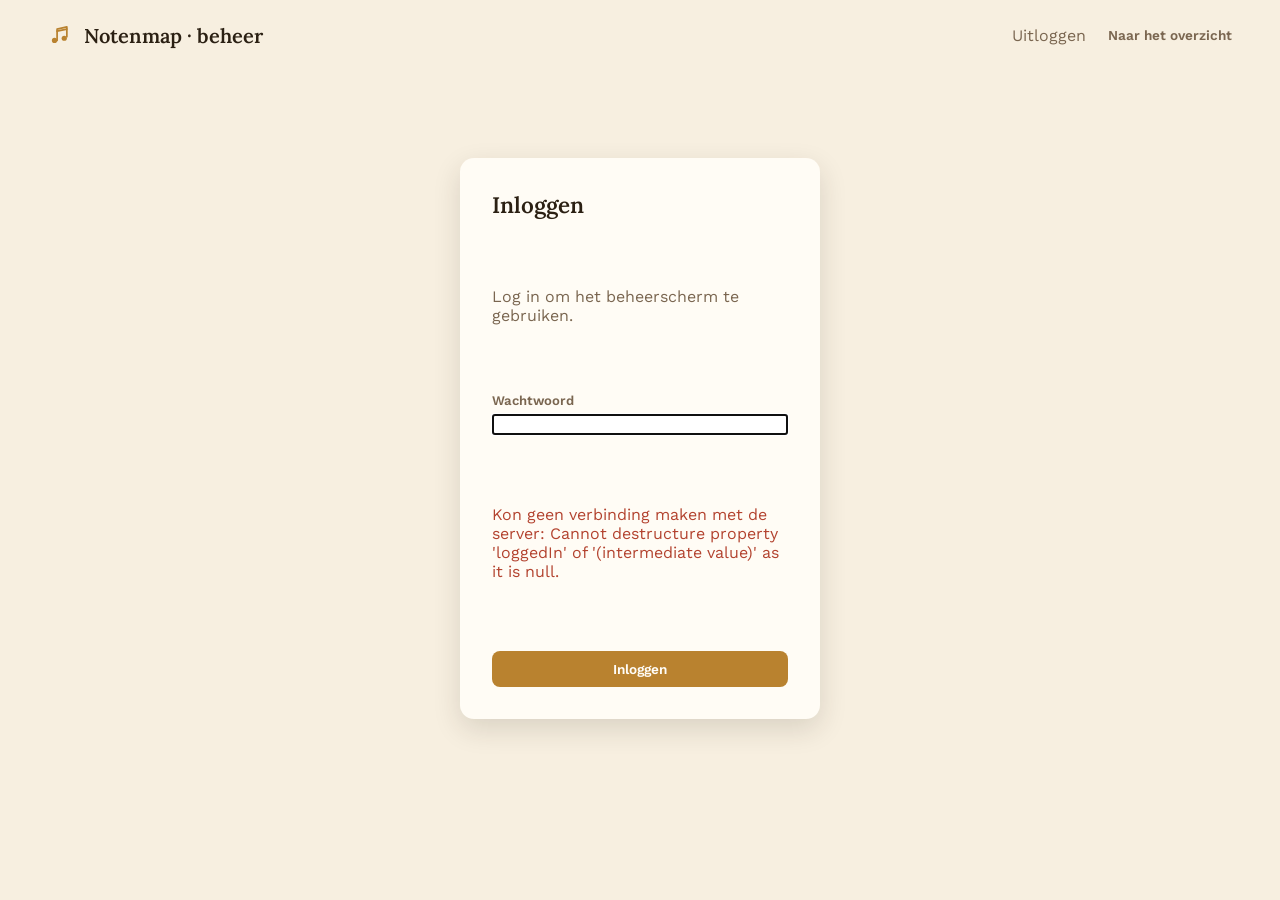
==== admin.html @ ebe60edf "Bouw backend om van Supabase naar PHP + MariaDB Vervangt Supabase (Postgres + Storage) door een eige" ====
<!doctype html>
<html lang="nl">
<head>
  <meta charset="utf-8" />
  <meta name="viewport" content="width=device-width, initial-scale=1" />
  <title>Notenmap — beheer</title>
  <link rel="icon" href="data:image/svg+xml,<svg xmlns=%22http://www.w3.org/2000/svg%22 viewBox=%220 0 24 24%22 fill=%22%23b9822f%22><circle cx=%226%22 cy=%2217%22 r=%222.4%22/><circle cx=%2215%22 cy=%2215%22 r=%222.4%22/><path d=%22M8.4 17V6.5L17.4 4.5V13.5%22 stroke=%22%23b9822f%22 stroke-width=%221.6%22 fill=%22none%22/></svg>" />
  <link rel="preconnect" href="https://fonts.googleapis.com" />
  <link rel="stylesheet" href="https://fonts.googleapis.com/css2?family=Lora:ital,wght@0,500;0,600;1,500;1,600&family=Work+Sans:wght@400;500;600;700&display=swap" />
  <link rel="stylesheet" href="css/style.css" />
  <link rel="stylesheet" href="css/admin.css" />
</head>
<body>
  <header class="app-header">
    <div class="app-logo">
      <svg width="26" height="26" viewBox="0 0 24 24" fill="none" stroke="var(--gold)" stroke-width="1.6" stroke-linecap="round" stroke-linejoin="round">
        <circle cx="6" cy="17" r="2.4" fill="var(--gold)" stroke="none" />
        <circle cx="15" cy="15" r="2.4" fill="var(--gold)" stroke="none" />
        <path d="M8.4 17V6.5L17.4 4.5V13.5" />
        <path d="M8.4 8.5L17.4 6.5" />
      </svg>
      <div class="app-logo-text serif">Notenmap · beheer</div>
    </div>
    <div style="display:flex;align-items:center;gap:16px;">
      <button id="logout-btn" class="back-link" style="background:none;border:none;cursor:pointer;font:inherit;" hidden>Uitloggen</button>
      <a href="index.html" class="back-link">Naar het overzicht</a>
    </div>
  </header>

  <main class="admin-main">

    <section id="login-view" hidden>
      <div class="login-card">
        <h1 class="serif admin-heading">Inloggen</h1>
        <p class="status">Log in om het beheerscherm te gebruiken.</p>
        <form id="login-form">
          <label class="field">
            <span>Wachtwoord</span>
            <input id="login-password" type="password" required autocomplete="current-password" />
          </label>
          <p id="login-error" class="status" hidden></p>
          <button type="submit" class="btn btn-primary">Inloggen</button>
        </form>
      </div>
    </section>

    <section id="list-view" hidden>
      <div class="admin-toolbar">
        <h1 class="serif admin-heading">Stukken</h1>
        <button id="new-piece-btn" class="btn btn-primary">+ Nieuw stuk</button>
      </div>
      <div id="piece-list" class="admin-piece-list">
        <p class="status">Stukken worden geladen…</p>
      </div>

      <div class="admin-toolbar" style="margin-top:48px;">
        <h2 class="serif admin-heading">Bibliotheek</h2>
        <button id="toggle-library-btn" class="btn btn-secondary">Tonen</button>
      </div>
      <div id="asset-library" class="asset-library" hidden></div>
    </section>

    <section id="editor-view" hidden>
      <div class="admin-toolbar">
        <h1 id="editor-heading" class="serif admin-heading">Nieuw stuk</h1>
        <div style="display:flex;gap:10px;">
          <button id="cancel-btn" class="btn btn-secondary">Annuleren</button>
          <button id="save-btn" class="btn btn-primary">Opslaan</button>
        </div>
      </div>
      <p id="editor-status" class="status" hidden></p>

      <div class="editor-grid">
        <div class="editor-fields">
          <label class="field">
            <span>Titel</span>
            <input id="f-title" type="text" required />
          </label>
          <label class="field">
            <span>Arrangeur</span>
            <input id="f-composer" type="text" placeholder="arr. …" />
          </label>
          <label class="field">
            <span>Genre</span>
            <input id="f-genre" type="text" placeholder="Klassiek · Latijn" />
          </label>
          <div class="field">
            <span>Stemgroepen</span>
            <div class="voice-checkboxes">
              <label><input type="checkbox" value="S" class="f-voice" /> Sopraan</label>
              <label><input type="checkbox" value="A" class="f-voice" /> Alt</label>
              <label><input type="checkbox" value="B" class="f-voice" /> Bariton</label>
            </div>
            <label style="margin-top:6px;"><input type="checkbox" id="f-solo" /> Bevat solopartij</label>
          </div>

          <label class="field-checkbox">
            <input type="checkbox" id="f-visible" checked />
            Zichtbaar in het overzicht voor gebruikers
          </label>

          <div class="field">
            <span>Bladmuziek (PDF)</span>
            <select id="f-pdf-select">
              <option value="">— kies uit bibliotheek —</option>
            </select>
            <div class="field-or">of nieuw bestand uploaden</div>
            <input id="f-pdf-upload" type="file" accept="application/pdf" />
          </div>

          <div class="pdf-toolbar">
            <button id="add-passage-btn" class="btn btn-primary" hidden>+ Passage tekenen</button>
            <p id="draw-hint" class="draw-hint" hidden>Sleep een rechthoek over de moeilijke passage op de bladmuziek (of klik gewoon één keer).</p>
          </div>
        </div>

        <div class="editor-pdf">
          <div class="pdf-nav" id="pdf-nav" hidden>
            <button id="pdf-prev" class="btn btn-secondary btn-small">← Vorige pagina</button>
            <span id="pdf-page-indicator"></span>
            <button id="pdf-next" class="btn btn-secondary btn-small">Volgende pagina →</button>
          </div>
          <div id="admin-pdf-container" class="pdf-container">
            <p class="status">Kies of upload eerst een PDF.</p>
          </div>
        </div>
      </div>

      <h2 class="serif admin-heading" style="margin-top:36px;">Passages</h2>
      <div id="passage-list" class="passage-list">
        <p class="status">Nog geen passages.</p>
      </div>
    </section>

  </main>

  <!-- Formulier voor het toevoegen/bewerken van één passage -->
  <div id="passage-modal" class="modal" hidden>
    <div class="modal-card">
      <h3 class="serif" id="passage-modal-title">Passage</h3>
      <label class="field">
        <span>Titel</span>
        <input id="pf-title" type="text" placeholder="Sopraan, maat 5-6 — moeilijke sprong" />
      </label>
      <label class="field">
        <span>Beschrijving</span>
        <textarea id="pf-description" rows="2" placeholder="Wat maakt deze passage lastig?"></textarea>
      </label>
      <div class="field">
        <span>Kleur</span>
        <div class="color-swatches" id="pf-color-swatches">
          <button type="button" class="color-swatch color-geel" data-color="geel" title="Geel"></button>
          <button type="button" class="color-swatch color-groen" data-color="groen" title="Groen"></button>
          <button type="button" class="color-swatch color-rood" data-color="rood" title="Rood"></button>
          <button type="button" class="color-swatch color-blauw" data-color="blauw" title="Blauw"></button>
          <button type="button" class="color-swatch color-bruin" data-color="bruin" title="Bruin"></button>
          <button type="button" class="color-swatch color-goud" data-color="goud" title="Goud"></button>
        </div>
      </div>
      <label class="field-checkbox">
        <input type="checkbox" id="pf-no-audio" />
        Alleen een opmerking (geen oefenfragment)
      </label>
      <div class="field" id="pf-audio-field">
        <span>Oefenfragment (mp3 of mp4) — optioneel</span>
        <select id="pf-audio-select">
          <option value="">— kies uit bibliotheek —</option>
        </select>
        <div class="field-or">of nieuw bestand uploaden</div>
        <input id="pf-audio-upload" type="file" accept="audio/mpeg,audio/mp3,audio/mp4,audio/x-m4a,.mp3,.mp4,.m4a" />
      </div>
      <div class="modal-actions">
        <button id="pf-delete" class="btn btn-danger" hidden>Verwijderen</button>
        <div style="flex:1;"></div>
        <button id="pf-cancel" class="btn btn-secondary">Annuleren</button>
        <button id="pf-save" class="btn btn-primary">Bewaren</button>
      </div>
    </div>
  </div>

  <script src="js/admin.js" type="module"></script>
</body>
</html>
---- css/style.css ----
:root {
  color-scheme: light;
  --parchment: #f7efe0;
  --parchment-deep: #eee0c4;
  --paper: #fffcf5;
  --wood-900: #2b1c12;
  --ink: #2b2013;
  --ink-muted: #7a6650;
  --gold: #b9822f;
  --gold-bright: #d6a545;
  --line: rgba(43, 32, 19, 0.18);
  --shadow: 0 10px 28px rgba(43, 32, 19, 0.14);
  --overlay: rgba(185, 130, 47, 0.16);
  --overlay-playing: rgba(185, 130, 47, 0.34);
  --stop-icon-bg: #b3432f;

  /* Kleuren die je per passage kan kiezen (beheer + weergave + export) */
  --color-geel: #c9a227;
  --color-geel-bg: rgba(201, 162, 39, 0.16);
  --color-geel-bg-active: rgba(201, 162, 39, 0.34);
  --color-groen: #4f7a3d;
  --color-groen-bg: rgba(79, 122, 61, 0.16);
  --color-groen-bg-active: rgba(79, 122, 61, 0.34);
  --color-rood: #b23a2e;
  --color-rood-bg: rgba(178, 58, 46, 0.16);
  --color-rood-bg-active: rgba(178, 58, 46, 0.34);
  --color-blauw: #3f6a96;
  --color-blauw-bg: rgba(63, 106, 150, 0.16);
  --color-blauw-bg-active: rgba(63, 106, 150, 0.34);
  --color-bruin: #6b4a30;
  --color-bruin-bg: rgba(107, 74, 48, 0.16);
  --color-bruin-bg-active: rgba(107, 74, 48, 0.34);
}

@media (prefers-color-scheme: dark) {
  :root {
    color-scheme: dark;
    --parchment: #1c1712;
    --parchment-deep: #241a12;
    --paper: #2a2118;
    --wood-900: #0e0906;
    --ink: #f3e9d8;
    --ink-muted: #b8a488;
    --gold: #c98a3d;
    --gold-bright: #eac06a;
    --line: rgba(243, 233, 216, 0.16);
    --shadow: 0 10px 28px rgba(0, 0, 0, 0.45);
    --overlay: rgba(201, 138, 61, 0.22);
    --overlay-playing: rgba(201, 138, 61, 0.4);

    --color-geel: #ddb948;
    --color-geel-bg: rgba(221, 185, 72, 0.22);
    --color-geel-bg-active: rgba(221, 185, 72, 0.4);
    --color-groen: #74a660;
    --color-groen-bg: rgba(116, 166, 96, 0.22);
    --color-groen-bg-active: rgba(116, 166, 96, 0.4);
    --color-rood: #cf6152;
    --color-rood-bg: rgba(207, 97, 82, 0.22);
    --color-rood-bg-active: rgba(207, 97, 82, 0.4);
    --color-blauw: #6996c2;
    --color-blauw-bg: rgba(105, 150, 194, 0.22);
    --color-blauw-bg-active: rgba(105, 150, 194, 0.4);
    --color-bruin: #96775a;
    --color-bruin-bg: rgba(150, 119, 90, 0.22);
    --color-bruin-bg-active: rgba(150, 119, 90, 0.4);
  }
}

* {
  box-sizing: border-box;
}

body {
  margin: 0;
  min-height: 100vh;
  background: var(--parchment);
  color: var(--ink);
  font-family: "Work Sans", -apple-system, BlinkMacSystemFont, "Segoe UI", sans-serif;
}

a {
  color: inherit;
  text-decoration: none;
}

button {
  font-family: inherit;
  border: none;
  cursor: pointer;
}

.serif {
  font-family: "Lora", Georgia, "Times New Roman", serif;
}

/* ---------- Staff-line decorative band ---------- */

.staff-band {
  position: relative;
  overflow: hidden;
  background: var(--parchment-deep);
  background-image: repeating-linear-gradient(to bottom, var(--line) 0 1.4px, transparent 1.4px 15px);
  background-size: 100% 200px;
  background-repeat: repeat-x;
  background-position: 0 30px;
}

.staff-band .note-watermark {
  position: absolute;
  top: -40px;
  right: -10px;
  opacity: 0.06;
  transform: rotate(-8deg);
  pointer-events: none;
}

/* ---------- Header (shared) ---------- */

.app-header {
  display: flex;
  align-items: center;
  justify-content: space-between;
  padding: 22px clamp(20px, 4vw, 48px);
  flex-wrap: wrap;
  gap: 10px;
}

.app-logo {
  display: flex;
  align-items: center;
  gap: 10px;
}

.app-logo svg {
  flex-shrink: 0;
}

.app-logo-text {
  font-weight: 600;
  font-size: 1.25rem;
}

.app-header-meta {
  font-size: 0.85rem;
  color: var(--ink-muted);
}

/* ---------- Homepage hero ---------- */

.hero {
  padding: 34px clamp(20px, 4vw, 48px) 40px;
}

.hero h1 {
  margin: 0;
  font-weight: 600;
  font-style: italic;
  font-size: clamp(1.5rem, 3vw, 2.1rem);
  max-width: 560px;
  position: relative;
}

.hero p {
  margin: 8px 0 0;
  font-size: 0.92rem;
  color: var(--ink-muted);
  max-width: 480px;
  position: relative;
}

/* ---------- Piece grid & cards ---------- */

.piece-grid {
  padding: 0 clamp(20px, 4vw, 48px) 56px;
  display: grid;
  grid-template-columns: repeat(auto-fill, minmax(280px, 1fr));
  gap: 22px;
}

.piece-card {
  position: relative;
  display: flex;
  flex-direction: column;
  background: var(--paper);
  border-radius: 14px;
  border: 1.5px solid transparent;
  box-shadow: var(--shadow);
  overflow: hidden;
  transition: transform 0.12s ease, box-shadow 0.12s ease;
}

.piece-card:hover {
  transform: translateY(-2px);
}

.piece-card:focus-visible {
  outline: 2px solid var(--gold);
  outline-offset: 2px;
}

.piece-card-staff {
  height: 30px;
  background-image: repeating-linear-gradient(to bottom, var(--line) 0 1.2px, transparent 1.2px 7px);
}

.piece-card-body {
  padding: 16px 22px 22px;
  display: flex;
  flex-direction: column;
  gap: 12px;
  flex: 1;
}

.piece-card-title {
  font-weight: 600;
  font-size: 1.15rem;
}

.piece-card-meta {
  font-size: 0.8rem;
  color: var(--ink-muted);
  margin-top: 3px;
}

.voice-chips {
  display: flex;
  gap: 6px;
  flex-wrap: wrap;
}

.voice-chip {
  min-width: 22px;
  height: 22px;
  padding: 0 6px;
  border-radius: 999px;
  color: #fffdf8;
  display: flex;
  align-items: center;
  justify-content: center;
  font-size: 0.66rem;
  font-weight: 700;
}

.voice-chip.s { background: oklch(62% 0.1 35); }
.voice-chip.a { background: oklch(62% 0.1 85); }
.voice-chip.t { background: oklch(56% 0.09 150); }
.voice-chip.b { background: oklch(50% 0.08 265); }
.voice-chip.solo { background: var(--gold); padding: 0 8px; }

.piece-card-footer {
  display: flex;
  align-items: center;
  justify-content: space-between;
  margin-top: auto;
  padding-top: 10px;
  border-top: 1px solid var(--line);
  font-size: 0.75rem;
  color: var(--ink-muted);
}

.piece-card-footer svg {
  flex-shrink: 0;
  color: var(--gold);
}

/* ---------- Viewer header ---------- */

.viewer-header {
  padding: 20px clamp(20px, 4vw, 48px);
  display: flex;
  flex-direction: column;
  gap: 12px;
}

.back-link {
  display: inline-flex;
  align-items: center;
  gap: 6px;
  color: var(--ink-muted);
  font-size: 0.85rem;
  font-weight: 600;
  width: fit-content;
}

.back-link:hover {
  color: var(--gold);
}

.overview-link {
  display: inline-flex;
  align-items: center;
  gap: 8px;
  padding: 9px 18px 9px 14px;
  border-radius: 999px;
  background: var(--paper);
  border: 1.5px solid var(--gold);
  color: var(--gold);
  font-size: 0.9rem;
  font-weight: 700;
  width: fit-content;
  transition: background 0.12s ease, color 0.12s ease;
}

.overview-link:hover,
.overview-link:focus-visible {
  background: var(--gold);
  color: #fffdf8;
  outline: none;
}

.viewer-footer {
  display: flex;
  justify-content: center;
  padding: 8px clamp(16px, 4vw, 48px) 56px;
}

.viewer-title-row {
  display: flex;
  align-items: flex-start;
  justify-content: space-between;
  gap: 16px;
  flex-wrap: wrap;
}

.btn-export[hidden] {
  display: none;
}

.btn-export {
  flex-shrink: 0;
  display: inline-flex;
  align-items: center;
  gap: 7px;
  padding: 8px 14px;
  border-radius: 8px;
  background: transparent;
  border: 1.5px solid var(--line);
  color: var(--ink);
  font-size: 0.82rem;
  font-weight: 600;
  cursor: pointer;
  position: relative;
}

.btn-export:hover:not(:disabled) {
  border-color: var(--gold);
  color: var(--gold);
}

.btn-export:disabled {
  opacity: 0.6;
  cursor: default;
}

.viewer-title {
  font-weight: 600;
  font-style: italic;
  font-size: clamp(1.4rem, 3vw, 1.8rem);
  position: relative;
}

.viewer-subtitle {
  font-size: 0.85rem;
  color: var(--ink-muted);
  margin-top: 2px;
  position: relative;
}

/* ---------- PDF pages ---------- */

.viewer-main {
  padding: 24px clamp(16px, 4vw, 48px) 160px;
  display: flex;
  justify-content: center;
}

.pdf-container {
  display: flex;
  flex-direction: column;
  align-items: center;
  gap: 20px;
  width: 100%;
  max-width: 1000px;
}

.status {
  color: var(--ink-muted);
  padding: 40px 0;
}

.page-wrapper {
  position: relative;
  background: var(--paper);
  border-radius: 14px;
  box-shadow: var(--shadow);
  overflow: hidden;
  max-width: 100%;
}

.page-canvas {
  display: block;
  max-width: 100%;
  height: auto;
}

.page-overlay {
  position: absolute;
  inset: 0;
}

.passage-button {
  position: absolute;
  background: var(--overlay);
  border: 1.5px solid var(--gold);
  border-radius: 8px;
  cursor: pointer;
  display: flex;
  align-items: flex-start;
  justify-content: flex-end;
  padding: 6px;
  transition: background 0.15s ease, filter 0.15s ease;
}

.passage-button:hover,
.passage-button:focus-visible {
  filter: brightness(1.1);
  outline: none;
}

.passage-button.playing {
  background: var(--overlay-playing);
}

.passage-button.color-geel { border-color: var(--color-geel); background: var(--color-geel-bg); }
.passage-button.color-geel.playing { background: var(--color-geel-bg-active); }
.passage-button.color-groen { border-color: var(--color-groen); background: var(--color-groen-bg); }
.passage-button.color-groen.playing { background: var(--color-groen-bg-active); }
.passage-button.color-rood { border-color: var(--color-rood); background: var(--color-rood-bg); }
.passage-button.color-rood.playing { background: var(--color-rood-bg-active); }
.passage-button.color-blauw { border-color: var(--color-blauw); background: var(--color-blauw-bg); }
.passage-button.color-blauw.playing { background: var(--color-blauw-bg-active); }
.passage-button.color-bruin { border-color: var(--color-bruin); background: var(--color-bruin-bg); }
.passage-button.color-bruin.playing { background: var(--color-bruin-bg-active); }
.passage-button.color-goud { border-color: var(--gold); background: var(--overlay); }
.passage-button.color-goud.playing { background: var(--overlay-playing); }

.passage-button.note-only .play-icon {
  background: var(--ink-muted);
}

.play-icon {
  width: 28px;
  height: 28px;
  border-radius: 50%;
  background: var(--gold);
  display: flex;
  align-items: center;
  justify-content: center;
  box-shadow: 0 1px 4px rgba(0, 0, 0, 0.25);
  flex-shrink: 0;
}

.passage-button.playing .play-icon {
  background: var(--stop-icon-bg);
}

/* ---------- Nu-speelt balk ---------- */

.player-bar[hidden] {
  display: none;
}

.player-bar {
  position: fixed;
  left: 0;
  right: 0;
  bottom: 0;
  background: var(--wood-900);
  color: #f7efe0;
  padding: 12px clamp(16px, 4vw, 32px) 14px;
  display: flex;
  flex-direction: column;
  align-items: center;
  gap: 8px;
  box-shadow: 0 -6px 20px rgba(0, 0, 0, 0.25);
}

.player-nav-row {
  width: 100%;
  display: flex;
  align-items: center;
  justify-content: space-between;
  gap: 10px;
}

.player-close {
  position: absolute;
  top: 8px;
  right: 10px;
  flex-shrink: 0;
  width: 28px;
  height: 28px;
  border-radius: 50%;
  background: transparent;
  border: 1.5px solid rgba(247, 239, 224, 0.3);
  color: #f7efe0;
  display: flex;
  align-items: center;
  justify-content: center;
  cursor: pointer;
}

.player-close:hover {
  border-color: var(--gold);
  color: var(--gold);
}

.player-edge-btn {
  flex-shrink: 0;
  width: 44px;
  height: 44px;
  border-radius: 50%;
  background: rgba(247, 239, 224, 0.16);
  border: 1.5px solid rgba(247, 239, 224, 0.3);
  color: #fffdf8;
  display: flex;
  align-items: center;
  justify-content: center;
  cursor: pointer;
}

.player-edge-btn:hover {
  background: rgba(247, 239, 224, 0.3);
  border-color: rgba(247, 239, 224, 0.5);
}

.player-edge-btn:disabled {
  opacity: 0.3;
  cursor: default;
}

.player-info {
  min-width: 0;
  width: 100%;
  text-align: center;
  padding: 0 40px;
}

.player-title {
  font-family: "Lora", Georgia, serif;
  font-weight: 600;
  font-size: 0.95rem;
  white-space: nowrap;
  overflow: hidden;
  text-overflow: ellipsis;
}

.player-desc {
  font-size: 0.78rem;
  color: #cbb99a;
  margin-top: 1px;
  white-space: nowrap;
  overflow: hidden;
  text-overflow: ellipsis;
}

.player-audio-controls[hidden] {
  display: none;
}

.player-audio-controls {
  flex: 1;
  min-width: 0;
  display: flex;
  align-items: center;
  justify-content: center;
  gap: 8px;
  flex-wrap: wrap;
}

.player-btn {
  flex-shrink: 0;
  height: 38px;
  min-width: 38px;
  padding: 0 12px;
  border-radius: 999px;
  background: rgba(247, 239, 224, 0.16);
  border: 1.5px solid rgba(247, 239, 224, 0.3);
  color: #fffdf8;
  display: flex;
  align-items: center;
  justify-content: center;
  gap: 4px;
  cursor: pointer;
  font-size: 0.8rem;
  font-weight: 700;
}

.player-btn svg {
  display: block;
  flex-shrink: 0;
}

.player-btn:hover {
  background: rgba(247, 239, 224, 0.3);
  border-color: rgba(247, 239, 224, 0.5);
}

.player-btn:disabled {
  opacity: 0.35;
  cursor: default;
}

.player-btn-main {
  width: 46px;
  height: 46px;
  min-width: 46px;
  background: var(--gold);
  border-color: var(--gold);
  color: var(--wood-900);
}

.player-btn-main:hover {
  background: var(--gold-bright);
  border-color: var(--gold-bright);
}

.player-btn-main svg {
  width: 20px;
  height: 20px;
}

.player-rates {
  display: flex;
  gap: 4px;
  background: rgba(247, 239, 224, 0.14);
  border: 1.5px solid rgba(247, 239, 224, 0.25);
  border-radius: 999px;
  padding: 3px;
}

.rate-btn {
  border: none;
  background: transparent;
  color: #f0e2c8;
  font-size: 0.72rem;
  font-weight: 700;
  padding: 6px 10px;
  border-radius: 999px;
  cursor: pointer;
}

.rate-btn.active {
  background: var(--gold);
  color: var(--wood-900);
}
---- css/admin.css ----
.login-card {
  background: var(--paper);
  border-radius: 14px;
  padding: 32px;
  max-width: 360px;
  margin: 60px auto 0;
  box-shadow: var(--shadow);
  display: flex;
  flex-direction: column;
  gap: 12px;
}

.login-card form {
  display: flex;
  flex-direction: column;
  gap: 14px;
}

.login-card #login-error {
  color: var(--stop-icon-bg, #b3432f);
}

.admin-main {
  max-width: 1100px;
  margin: 0 auto;
  padding: 28px clamp(16px, 4vw, 48px) 80px;
}

.admin-toolbar {
  display: flex;
  align-items: center;
  justify-content: space-between;
  gap: 12px;
  flex-wrap: wrap;
}

.admin-heading {
  font-weight: 600;
  font-size: 1.4rem;
  margin: 0;
}

.btn {
  font-size: 0.85rem;
  font-weight: 600;
  padding: 9px 16px;
  border-radius: 8px;
  cursor: pointer;
  border: 1.5px solid transparent;
}

.btn-small {
  padding: 6px 12px;
  font-size: 0.78rem;
}

.btn-primary {
  background: var(--gold);
  color: #fffdf8;
}

.btn-secondary {
  background: transparent;
  border-color: var(--line);
  color: var(--ink);
}

.btn-danger {
  background: transparent;
  border-color: #b3432f;
  color: #b3432f;
}

.btn:disabled {
  opacity: 0.5;
  cursor: not-allowed;
}

/* ---------- Stukkenlijst ---------- */

.admin-piece-list {
  margin-top: 16px;
  display: flex;
  flex-direction: column;
  gap: 10px;
}

.admin-piece-row {
  display: flex;
  align-items: center;
  gap: 12px;
  background: var(--paper);
  border-radius: 10px;
  padding: 14px 18px;
  box-shadow: var(--shadow);
  transition: opacity 0.12s ease, border-color 0.12s ease;
  border: 1.5px solid transparent;
}

.admin-piece-row.dragging {
  opacity: 0.4;
}

.admin-piece-row.drag-over {
  border-color: var(--gold);
}

.admin-piece-row.hidden-piece {
  opacity: 0.55;
}

.visibility-toggle {
  display: flex;
  align-items: center;
  gap: 6px;
  font-size: 0.78rem;
  color: var(--ink-muted);
  white-space: nowrap;
  cursor: pointer;
}

.drag-handle {
  flex-shrink: 0;
  color: var(--ink-muted);
  cursor: grab;
  display: flex;
  align-items: center;
}

.admin-piece-row-title {
  font-weight: 600;
}

.admin-piece-row-meta {
  font-size: 0.78rem;
  color: var(--ink-muted);
  margin-top: 2px;
}

.admin-piece-row-actions {
  display: flex;
  gap: 8px;
  flex-shrink: 0;
}

/* ---------- Bibliotheek ---------- */

.asset-library {
  margin-top: 16px;
  display: flex;
  flex-direction: column;
  gap: 8px;
}

.asset-row {
  display: flex;
  align-items: center;
  justify-content: space-between;
  gap: 12px;
  background: var(--paper);
  border-radius: 8px;
  padding: 10px 16px;
  font-size: 0.85rem;
}

.asset-row-meta {
  color: var(--ink-muted);
  font-size: 0.78rem;
}

.asset-folder {
  background: var(--paper);
  border-radius: 10px;
  box-shadow: var(--shadow);
  overflow: hidden;
}

.asset-folder summary {
  display: flex;
  align-items: center;
  gap: 8px;
  padding: 12px 16px;
  cursor: pointer;
  font-weight: 600;
  font-size: 0.88rem;
  list-style: none;
  color: var(--gold);
}

.asset-folder summary::-webkit-details-marker {
  display: none;
}

.asset-folder-body {
  display: flex;
  flex-direction: column;
  gap: 6px;
  padding: 0 12px 12px;
}

.asset-folder-body .asset-row {
  background: var(--parchment);
}

/* ---------- Editor ---------- */

.editor-grid {
  margin-top: 20px;
  display: grid;
  grid-template-columns: 300px 1fr;
  gap: 28px;
  align-items: start;
}

@media (max-width: 800px) {
  .editor-grid {
    grid-template-columns: 1fr;
  }
}

.editor-fields {
  display: flex;
  flex-direction: column;
  gap: 16px;
}

.field {
  display: flex;
  flex-direction: column;
  gap: 6px;
  font-size: 0.82rem;
  font-weight: 600;
  color: var(--ink-muted);
}

.field input[type="text"],
.field textarea,
.field select {
  font: inherit;
  font-weight: 400;
  color: var(--ink);
  background: var(--paper);
  border: 1.5px solid var(--line);
  border-radius: 8px;
  padding: 9px 11px;
}

.field input[type="file"] {
  font-size: 0.78rem;
}

.field-or {
  font-size: 0.7rem;
  font-weight: 400;
  color: var(--ink-muted);
  font-style: italic;
}

.field-checkbox {
  display: flex;
  align-items: center;
  gap: 7px;
  font-size: 0.82rem;
  font-weight: 400;
  color: var(--ink);
}

#pf-audio-field.disabled {
  opacity: 0.45;
  pointer-events: none;
}

.voice-checkboxes {
  display: flex;
  gap: 12px;
  flex-wrap: wrap;
  font-size: 0.82rem;
  font-weight: 400;
  color: var(--ink);
}

.voice-checkboxes label {
  display: flex;
  align-items: center;
  gap: 5px;
}

.editor-pdf .pdf-container {
  max-width: 100%;
  padding: 0;
}

.pdf-toolbar {
  display: flex;
  flex-direction: column;
  align-items: flex-start;
  gap: 8px;
}

.pdf-container.draw-mode .page-wrapper {
  cursor: crosshair;
  outline: 3px solid var(--gold);
  outline-offset: 2px;
}

/* Tijdens het tekenen mogen bestaande markeringen de klik niet
   onderscheppen, anders opent per ongeluk de bewerk-modal van een
   bestaande passage in plaats van het nieuwe-passage-formulier. */
.pdf-container.draw-mode .editor-passage-marker {
  pointer-events: none;
}

.pdf-nav {
  display: flex;
  align-items: center;
  gap: 12px;
  margin-bottom: 12px;
  font-size: 0.82rem;
  color: var(--ink-muted);
}

.draw-hint {
  font-size: 0.8rem;
  color: var(--gold);
  margin: 0;
}

.draw-rect {
  position: absolute;
  border: 1.5px dashed var(--gold);
  background: var(--overlay);
  pointer-events: none;
}

.editor-passage-marker {
  position: absolute;
  border: 1.5px solid var(--gold);
  background: var(--overlay);
  border-radius: 6px;
  cursor: pointer;
  display: flex;
  align-items: flex-start;
  justify-content: flex-end;
  padding: 4px;
}

.editor-passage-marker:hover {
  filter: brightness(1.1);
}

.editor-passage-marker .marker-badge {
  background: var(--gold);
  color: #fffdf8;
  font-size: 0.65rem;
  font-weight: 700;
  border-radius: 999px;
  padding: 2px 6px;
}

.editor-passage-marker.note-only .marker-badge {
  background: var(--ink-muted);
}

.editor-passage-marker.color-geel { border-color: var(--color-geel); background: var(--color-geel-bg); }
.editor-passage-marker.color-groen { border-color: var(--color-groen); background: var(--color-groen-bg); }
.editor-passage-marker.color-rood { border-color: var(--color-rood); background: var(--color-rood-bg); }
.editor-passage-marker.color-blauw { border-color: var(--color-blauw); background: var(--color-blauw-bg); }
.editor-passage-marker.color-bruin { border-color: var(--color-bruin); background: var(--color-bruin-bg); }
.editor-passage-marker.color-goud { border-color: var(--gold); background: var(--overlay); }

.color-swatches {
  display: flex;
  gap: 8px;
  margin-top: 4px;
}

.color-swatch {
  width: 28px;
  height: 28px;
  border-radius: 50%;
  border: 2px solid transparent;
  padding: 0;
  cursor: pointer;
}

.color-swatch.selected {
  border-color: var(--ink);
  box-shadow: 0 0 0 2px var(--paper);
}

.color-swatch.color-geel { background: var(--color-geel); }
.color-swatch.color-groen { background: var(--color-groen); }
.color-swatch.color-rood { background: var(--color-rood); }
.color-swatch.color-blauw { background: var(--color-blauw); }
.color-swatch.color-bruin { background: var(--color-bruin); }
.color-swatch.color-goud { background: var(--gold); }

.passage-row-dot {
  display: inline-block;
  width: 10px;
  height: 10px;
  border: none;
  margin-right: 6px;
  vertical-align: middle;
  cursor: default;
}

.passage-row-note-badge {
  display: inline-block;
  background: var(--parchment-deep);
  color: var(--ink-muted);
  font-size: 0.68rem;
  font-weight: 600;
  border-radius: 999px;
  padding: 1px 8px;
  margin-left: 6px;
}

/* ---------- Passagelijst ---------- */

.passage-list {
  margin-top: 14px;
  display: flex;
  flex-direction: column;
  gap: 8px;
}

.passage-row {
  display: flex;
  align-items: center;
  justify-content: space-between;
  gap: 12px;
  background: var(--paper);
  border-radius: 8px;
  padding: 10px 16px;
  box-shadow: var(--shadow);
}

.passage-row.deleted {
  opacity: 0.4;
  text-decoration: line-through;
}

.passage-row-title {
  font-weight: 600;
  font-size: 0.9rem;
}

.passage-row-meta {
  font-size: 0.76rem;
  color: var(--ink-muted);
}

/* ---------- Modal ---------- */

.modal {
  position: fixed;
  inset: 0;
  background: rgba(20, 14, 8, 0.45);
  display: flex;
  align-items: center;
  justify-content: center;
  padding: 20px;
  z-index: 10;
}

.modal[hidden] {
  display: none;
}

.modal-card {
  background: var(--paper);
  border-radius: 14px;
  padding: 24px;
  width: 100%;
  max-width: 420px;
  display: flex;
  flex-direction: column;
  gap: 14px;
  box-shadow: 0 20px 50px rgba(0, 0, 0, 0.3);
}

.modal-card h3 {
  margin: 0;
  font-size: 1.15rem;
}

.modal-actions {
  display: flex;
  align-items: center;
  gap: 8px;
  margin-top: 4px;
}
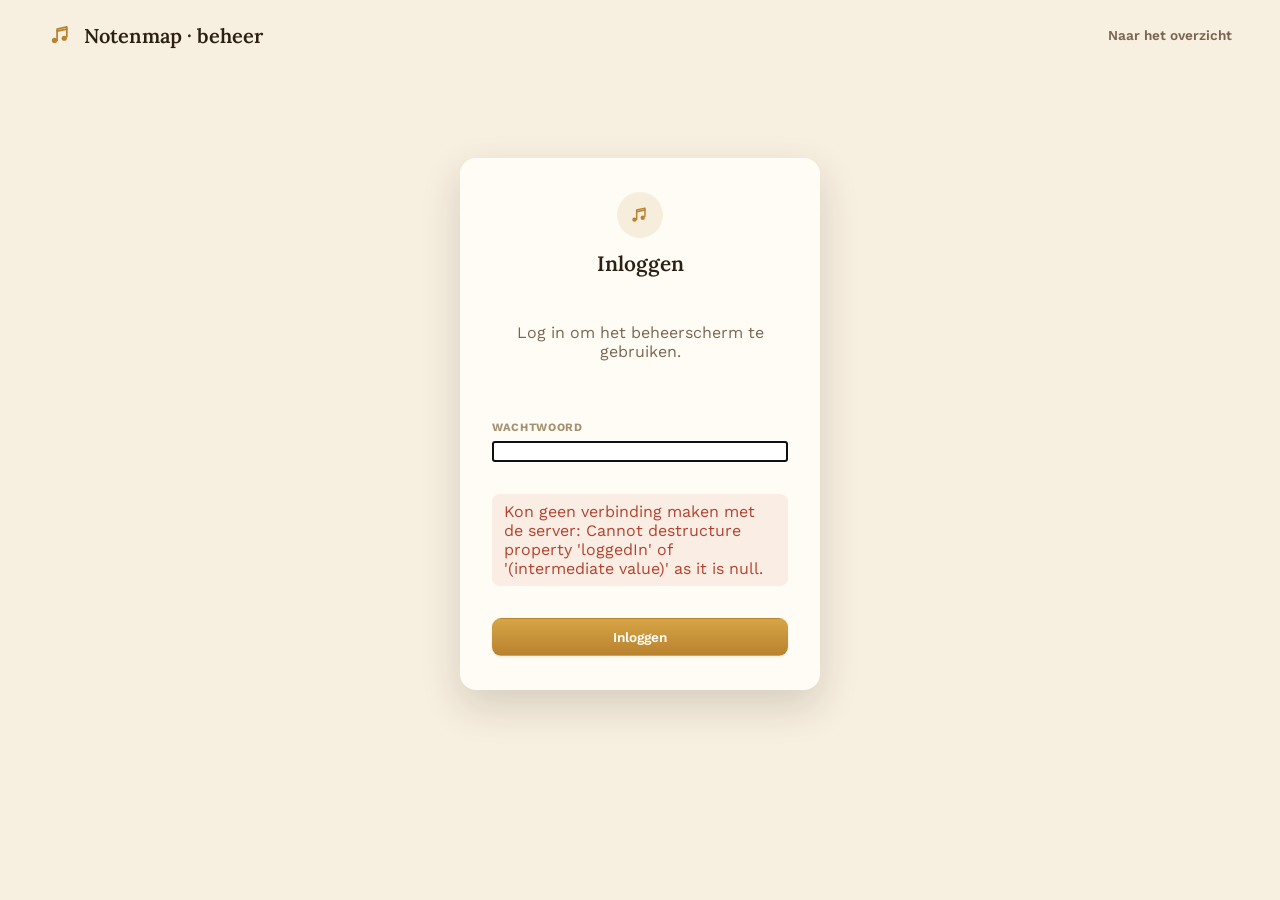
==== commit 1094aca2: "Herontwerp beheerscherm: verfijndere opmaak i.p.v. kale formuliervelden Uitgewerkt op basis van een " ====
--- a/admin.html
+++ b/admin.html
@@ -31,6 +31,14 @@
 
     <section id="login-view" hidden>
       <div class="login-card">
+        <div class="login-mark">
+          <svg width="22" height="22" viewBox="0 0 24 24" fill="none" stroke="var(--gold)" stroke-width="1.6" stroke-linecap="round" stroke-linejoin="round">
+            <circle cx="6" cy="17" r="2.4" fill="var(--gold)" stroke="none" />
+            <circle cx="15" cy="15" r="2.4" fill="var(--gold)" stroke="none" />
+            <path d="M8.4 17V6.5L17.4 4.5V13.5" />
+            <path d="M8.4 8.5L17.4 6.5" />
+          </svg>
+        </div>
         <h1 class="serif admin-heading">Inloggen</h1>
         <p class="status">Log in om het beheerscherm te gebruiken.</p>
         <form id="login-form">
@@ -91,11 +99,20 @@
               <label><input type="checkbox" value="A" class="f-voice" /> Alt</label>
               <label><input type="checkbox" value="B" class="f-voice" /> Bariton</label>
             </div>
-            <label style="margin-top:6px;"><input type="checkbox" id="f-solo" /> Bevat solopartij</label>
-          </div>
-
-          <label class="field-checkbox">
-            <input type="checkbox" id="f-visible" checked />
+            <label class="check-field" style="margin-top:6px;">
+              <span class="check-box">
+                <input type="checkbox" id="f-solo" />
+                <span class="box"><svg width="13" height="13" viewBox="0 0 24 24" fill="none" stroke="currentColor" stroke-width="3" stroke-linecap="round" stroke-linejoin="round"><path d="M20 6 9 17l-5-5"/></svg></span>
+              </span>
+              Bevat solopartij
+            </label>
+          </div>
+
+          <label class="check-field">
+            <span class="check-box">
+              <input type="checkbox" id="f-visible" checked />
+              <span class="box"><svg width="13" height="13" viewBox="0 0 24 24" fill="none" stroke="currentColor" stroke-width="3" stroke-linecap="round" stroke-linejoin="round"><path d="M20 6 9 17l-5-5"/></svg></span>
+            </span>
             Zichtbaar in het overzicht voor gebruikers
           </label>
 
@@ -157,8 +174,11 @@
           <button type="button" class="color-swatch color-goud" data-color="goud" title="Goud"></button>
         </div>
       </div>
-      <label class="field-checkbox">
-        <input type="checkbox" id="pf-no-audio" />
+      <label class="check-field">
+        <span class="check-box">
+          <input type="checkbox" id="pf-no-audio" />
+          <span class="box"><svg width="13" height="13" viewBox="0 0 24 24" fill="none" stroke="currentColor" stroke-width="3" stroke-linecap="round" stroke-linejoin="round"><path d="M20 6 9 17l-5-5"/></svg></span>
+        </span>
         Alleen een opmerking (geen oefenfragment)
       </label>
       <div class="field" id="pf-audio-field">
--- a/css/style.css
+++ b/css/style.css
@@ -10,9 +10,14 @@
   --gold-bright: #d6a545;
   --line: rgba(43, 32, 19, 0.18);
   --shadow: 0 10px 28px rgba(43, 32, 19, 0.14);
+  --shadow-sm: 0 1px 2px rgba(43, 32, 19, 0.08);
+  --shadow-md: 0 6px 20px rgba(43, 32, 19, 0.10);
+  --shadow-lg: 0 16px 40px rgba(43, 32, 19, 0.16);
   --overlay: rgba(185, 130, 47, 0.16);
   --overlay-playing: rgba(185, 130, 47, 0.34);
   --stop-icon-bg: #b3432f;
+  --gold-wash: rgba(185, 130, 47, 0.12);
+  --ink-faint: #a5906f;
 
   /* Kleuren die je per passage kan kiezen (beheer + weergave + export) */
   --color-geel: #c9a227;
@@ -45,8 +50,13 @@
     --gold-bright: #eac06a;
     --line: rgba(243, 233, 216, 0.16);
     --shadow: 0 10px 28px rgba(0, 0, 0, 0.45);
+    --shadow-sm: 0 1px 2px rgba(0, 0, 0, 0.3);
+    --shadow-md: 0 6px 20px rgba(0, 0, 0, 0.35);
+    --shadow-lg: 0 20px 48px rgba(0, 0, 0, 0.5);
     --overlay: rgba(201, 138, 61, 0.22);
     --overlay-playing: rgba(201, 138, 61, 0.4);
+    --gold-wash: rgba(201, 138, 61, 0.16);
+    --ink-faint: #8a7660;
 
     --color-geel: #ddb948;
     --color-geel-bg: rgba(221, 185, 72, 0.22);
@@ -272,6 +282,10 @@
   gap: 12px;
 }
 
+.back-link[hidden] {
+  display: none;
+}
+
 .back-link {
   display: inline-flex;
   align-items: center;
--- a/css/admin.css
+++ b/css/admin.css
@@ -1,23 +1,55 @@
 .login-card {
   background: var(--paper);
-  border-radius: 14px;
-  padding: 32px;
+  border-radius: 16px;
+  padding: 34px 32px;
   max-width: 360px;
   margin: 60px auto 0;
-  box-shadow: var(--shadow);
-  display: flex;
-  flex-direction: column;
-  gap: 12px;
+  box-shadow: var(--shadow-lg);
+  display: flex;
+  flex-direction: column;
+  align-items: center;
+  gap: 6px;
+  text-align: center;
+}
+
+.login-mark {
+  width: 46px;
+  height: 46px;
+  border-radius: 50%;
+  background: var(--gold-wash);
+  display: flex;
+  align-items: center;
+  justify-content: center;
+  margin-bottom: 6px;
+}
+
+.login-card h1 {
+  font-size: 1.3rem;
+}
+
+.login-card > p.status {
+  margin: 0 0 14px;
 }
 
 .login-card form {
-  display: flex;
-  flex-direction: column;
-  gap: 14px;
+  width: 100%;
+  display: flex;
+  flex-direction: column;
+  gap: 16px;
+  text-align: left;
+}
+
+.login-card .btn-primary {
+  justify-content: center;
+  width: 100%;
 }
 
 .login-card #login-error {
   color: var(--stop-icon-bg, #b3432f);
+  background: rgba(179, 67, 47, 0.08);
+  border-radius: 8px;
+  padding: 8px 12px;
+  text-align: left;
 }
 
 .admin-main {
@@ -41,12 +73,16 @@
 }
 
 .btn {
+  display: inline-flex;
+  align-items: center;
+  gap: 7px;
   font-size: 0.85rem;
   font-weight: 600;
-  padding: 9px 16px;
-  border-radius: 8px;
+  padding: 10px 18px;
+  border-radius: 9px;
   cursor: pointer;
   border: 1.5px solid transparent;
+  transition: transform 0.12s ease, box-shadow 0.12s ease, border-color 0.12s ease, color 0.12s ease;
 }
 
 .btn-small {
@@ -55,14 +91,25 @@
 }
 
 .btn-primary {
-  background: var(--gold);
+  background: linear-gradient(180deg, var(--gold-bright), var(--gold));
   color: #fffdf8;
+  box-shadow: var(--shadow-sm);
+}
+
+.btn-primary:hover:not(:disabled) {
+  box-shadow: var(--shadow-md);
+  transform: translateY(-1px);
 }
 
 .btn-secondary {
-  background: transparent;
+  background: var(--paper);
   border-color: var(--line);
   color: var(--ink);
+}
+
+.btn-secondary:hover:not(:disabled) {
+  border-color: var(--gold);
+  color: var(--gold);
 }
 
 .btn-danger {
@@ -71,6 +118,10 @@
   color: #b3432f;
 }
 
+.btn-danger:hover:not(:disabled) {
+  background: rgba(179, 67, 47, 0.08);
+}
+
 .btn:disabled {
   opacity: 0.5;
   cursor: not-allowed;
@@ -90,11 +141,15 @@
   align-items: center;
   gap: 12px;
   background: var(--paper);
-  border-radius: 10px;
-  padding: 14px 18px;
-  box-shadow: var(--shadow);
-  transition: opacity 0.12s ease, border-color 0.12s ease;
-  border: 1.5px solid transparent;
+  border-radius: 12px;
+  padding: 14px 18px 14px 10px;
+  box-shadow: var(--shadow-sm);
+  transition: box-shadow 0.15s ease, opacity 0.12s ease, border-color 0.12s ease;
+  border: 1px solid transparent;
+}
+
+.admin-piece-row:hover {
+  box-shadow: var(--shadow-md);
 }
 
 .admin-piece-row.dragging {
@@ -103,31 +158,106 @@
 
 .admin-piece-row.drag-over {
   border-color: var(--gold);
+  box-shadow: var(--shadow-md);
 }
 
 .admin-piece-row.hidden-piece {
   opacity: 0.55;
 }
 
+.piece-swatch {
+  flex-shrink: 0;
+  width: 6px;
+  align-self: stretch;
+  border-radius: 4px;
+  background: var(--gold);
+}
+
+.admin-piece-row.hidden-piece .piece-swatch {
+  background: var(--ink-faint);
+}
+
 .visibility-toggle {
   display: flex;
   align-items: center;
-  gap: 6px;
-  font-size: 0.78rem;
+  gap: 8px;
+  font-size: 0.76rem;
   color: var(--ink-muted);
   white-space: nowrap;
   cursor: pointer;
+  margin-right: 10px;
+}
+
+/* Aan/uit-schakelaar (vervangt de kale checkbox) */
+.switch {
+  position: relative;
+  width: 34px;
+  height: 20px;
+  flex-shrink: 0;
+}
+
+.switch input {
+  position: absolute;
+  inset: 0;
+  opacity: 0;
+  margin: 0;
+  cursor: pointer;
+}
+
+.switch-track {
+  position: absolute;
+  inset: 0;
+  background: var(--line);
+  border-radius: 999px;
+  transition: background 0.15s ease;
+}
+
+.switch-track::before {
+  content: "";
+  position: absolute;
+  top: 2px;
+  left: 2px;
+  width: 16px;
+  height: 16px;
+  border-radius: 50%;
+  background: var(--paper);
+  box-shadow: var(--shadow-sm);
+  transition: transform 0.15s ease;
+}
+
+.switch input:checked + .switch-track {
+  background: var(--gold);
+}
+
+.switch input:checked + .switch-track::before {
+  transform: translateX(14px);
+}
+
+.switch input:focus-visible + .switch-track {
+  outline: 2px solid var(--gold);
+  outline-offset: 2px;
 }
 
 .drag-handle {
   flex-shrink: 0;
-  color: var(--ink-muted);
+  width: 28px;
+  height: 28px;
+  color: var(--ink-faint);
   cursor: grab;
   display: flex;
   align-items: center;
+  justify-content: center;
+  border-radius: 7px;
+  transition: background 0.12s ease, color 0.12s ease;
+}
+
+.drag-handle:hover {
+  background: var(--gold-wash);
+  color: var(--gold);
 }
 
 .admin-piece-row-title {
+  font-family: "Lora", serif;
   font-weight: 600;
 }
 
@@ -139,8 +269,33 @@
 
 .admin-piece-row-actions {
   display: flex;
-  gap: 8px;
+  align-items: center;
+  gap: 4px;
   flex-shrink: 0;
+}
+
+.icon-btn {
+  width: 34px;
+  height: 34px;
+  display: flex;
+  align-items: center;
+  justify-content: center;
+  border-radius: 8px;
+  border: none;
+  background: transparent;
+  color: var(--ink-muted);
+  cursor: pointer;
+  transition: background 0.12s ease, color 0.12s ease;
+}
+
+.icon-btn:hover {
+  background: var(--gold-wash);
+  color: var(--gold);
+}
+
+.icon-btn.danger:hover {
+  background: rgba(179, 67, 47, 0.1);
+  color: #b3432f;
 }
 
 /* ---------- Bibliotheek ---------- */
@@ -171,7 +326,7 @@
 .asset-folder {
   background: var(--paper);
   border-radius: 10px;
-  box-shadow: var(--shadow);
+  box-shadow: var(--shadow-sm);
   overflow: hidden;
 }
 
@@ -227,42 +382,63 @@
 .field {
   display: flex;
   flex-direction: column;
-  gap: 6px;
-  font-size: 0.82rem;
-  font-weight: 600;
-  color: var(--ink-muted);
+  gap: 7px;
+  font-size: 0.7rem;
+  font-weight: 700;
+  text-transform: uppercase;
+  letter-spacing: 0.06em;
+  color: var(--ink-faint);
 }
 
 .field input[type="text"],
 .field textarea,
 .field select {
   font: inherit;
+  font-size: 0.9rem;
   font-weight: 400;
+  text-transform: none;
+  letter-spacing: normal;
   color: var(--ink);
   background: var(--paper);
   border: 1.5px solid var(--line);
-  border-radius: 8px;
-  padding: 9px 11px;
+  border-radius: 9px;
+  padding: 10px 12px;
+  transition: border-color 0.12s ease, box-shadow 0.12s ease;
+}
+
+.field input[type="text"]:focus,
+.field textarea:focus,
+.field select:focus {
+  outline: none;
+  border-color: var(--gold);
+  box-shadow: 0 0 0 3px var(--gold-wash);
 }
 
 .field input[type="file"] {
   font-size: 0.78rem;
+  text-transform: none;
+  letter-spacing: normal;
 }
 
 .field-or {
   font-size: 0.7rem;
   font-weight: 400;
+  text-transform: none;
+  letter-spacing: normal;
   color: var(--ink-muted);
   font-style: italic;
 }
 
-.field-checkbox {
-  display: flex;
-  align-items: center;
-  gap: 7px;
-  font-size: 0.82rem;
+.check-field {
+  display: flex;
+  align-items: center;
+  gap: 9px;
+  font-size: 0.85rem;
   font-weight: 400;
+  text-transform: none;
+  letter-spacing: normal;
   color: var(--ink);
+  cursor: pointer;
 }
 
 #pf-audio-field.disabled {
@@ -270,19 +446,98 @@
   pointer-events: none;
 }
 
+/* Custom checkbox (vervangt het kale browser-selectievakje) */
+.check-box {
+  position: relative;
+  width: 19px;
+  height: 19px;
+  flex-shrink: 0;
+}
+
+.check-box input {
+  position: absolute;
+  inset: 0;
+  opacity: 0;
+  margin: 0;
+  cursor: pointer;
+}
+
+.check-box .box {
+  position: absolute;
+  inset: 0;
+  border: 1.5px solid var(--line);
+  border-radius: 5px;
+  background: var(--paper);
+  display: flex;
+  align-items: center;
+  justify-content: center;
+  color: #fffdf8;
+  transition: background 0.12s ease, border-color 0.12s ease;
+}
+
+.check-box .box svg {
+  opacity: 0;
+  transform: scale(0.6);
+  transition: all 0.12s ease;
+}
+
+.check-box input:checked + .box {
+  background: var(--gold);
+  border-color: var(--gold);
+}
+
+.check-box input:checked + .box svg {
+  opacity: 1;
+  transform: scale(1);
+}
+
+.check-box input:focus-visible + .box {
+  outline: 2px solid var(--gold);
+  outline-offset: 2px;
+}
+
+/* Stemgroep-chips (vervangen kale checkboxes) */
 .voice-checkboxes {
   display: flex;
-  gap: 12px;
+  gap: 8px;
   flex-wrap: wrap;
+}
+
+.voice-checkboxes label {
+  position: relative;
+  display: inline-flex;
+  align-items: center;
+  gap: 6px;
+  padding: 7px 14px;
+  border-radius: 999px;
+  border: 1.5px solid var(--line);
+  background: var(--paper);
   font-size: 0.82rem;
-  font-weight: 400;
-  color: var(--ink);
-}
-
-.voice-checkboxes label {
-  display: flex;
-  align-items: center;
-  gap: 5px;
+  font-weight: 600;
+  text-transform: none;
+  letter-spacing: normal;
+  color: var(--ink-muted);
+  cursor: pointer;
+  user-select: none;
+  transition: all 0.12s ease;
+}
+
+.voice-checkboxes label:hover {
+  border-color: var(--gold);
+}
+
+.voice-checkboxes label:has(input:checked) {
+  background: var(--gold);
+  border-color: var(--gold);
+  color: #fffdf8;
+}
+
+.voice-checkboxes input {
+  position: absolute;
+  inset: 0;
+  opacity: 0;
+  margin: 0;
+  cursor: pointer;
 }
 
 .editor-pdf .pdf-container {
@@ -431,9 +686,9 @@
   justify-content: space-between;
   gap: 12px;
   background: var(--paper);
-  border-radius: 8px;
+  border-radius: 10px;
   padding: 10px 16px;
-  box-shadow: var(--shadow);
+  box-shadow: var(--shadow-sm);
 }
 
 .passage-row.deleted {
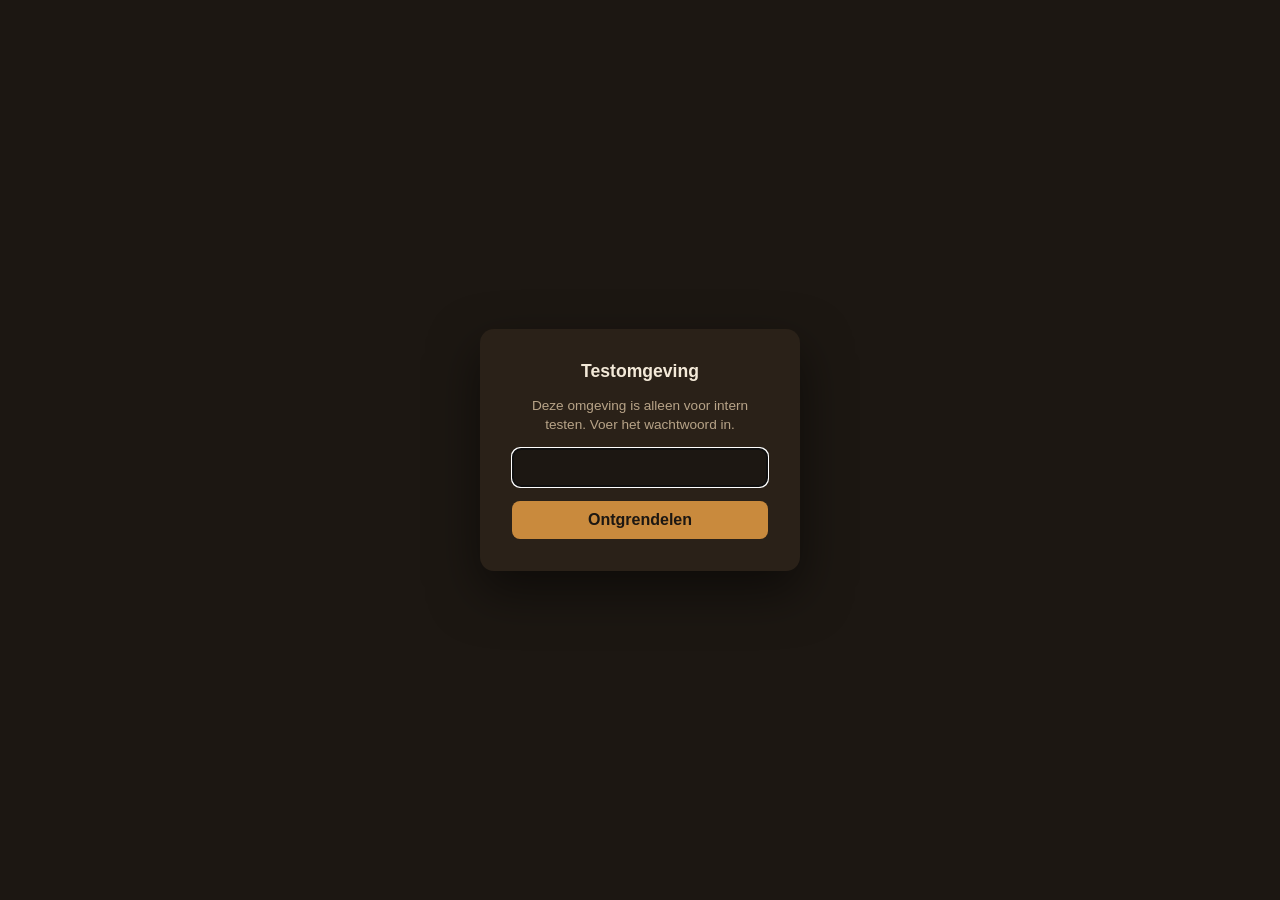
==== commit 5191a631: "Voeg wachtwoordpopup toe voor de test-/GitHub Pages-omgeving Op elke pagina (index.html/viewer.html/" ====
--- a/admin.html
+++ b/admin.html
@@ -3,6 +3,12 @@
 <head>
   <meta charset="utf-8" />
   <meta name="viewport" content="width=device-width, initial-scale=1" />
+  <!-- Wachtwoordpopup voor de test-/GitHub Pages-omgeving (zie
+       js/devGate.js) — houdt de pagina verborgen totdat beslist is of
+       dat nodig is, om een flits van de echte inhoud te voorkomen. -->
+  <style>html{visibility:hidden}</style>
+  <script src="js/prodHosts.js"></script>
+  <script src="js/devGate.js"></script>
   <title>Notenmap — beheer</title>
   <link rel="icon" href="data:image/svg+xml,<svg xmlns=%22http://www.w3.org/2000/svg%22 viewBox=%220 0 24 24%22 fill=%22%23b9822f%22><circle cx=%226%22 cy=%2217%22 r=%222.4%22/><circle cx=%2215%22 cy=%2215%22 r=%222.4%22/><path d=%22M8.4 17V6.5L17.4 4.5V13.5%22 stroke=%22%23b9822f%22 stroke-width=%221.6%22 fill=%22none%22/></svg>" />
   <link rel="preconnect" href="https://fonts.googleapis.com" />
--- a/css/admin.css
+++ b/css/admin.css
@@ -558,6 +558,14 @@
   outline-offset: 2px;
 }
 
+/* Zonder dit interpreteert de browser een sleepbeweging met de vinger
+   (tablet/touchscreen) als scrollen/pannen van de pagina in plaats van
+   als een tekengebaar op de overlay — de pointer-events vuurden dan
+   wel, maar het venster bewoog tegelijk mee. */
+.pdf-container.draw-mode .page-overlay {
+  touch-action: none;
+}
+
 /* Tijdens het tekenen mogen bestaande markeringen de klik niet
    onderscheppen, anders opent per ongeluk de bewerk-modal van een
    bestaande passage in plaats van het nieuwe-passage-formulier. */
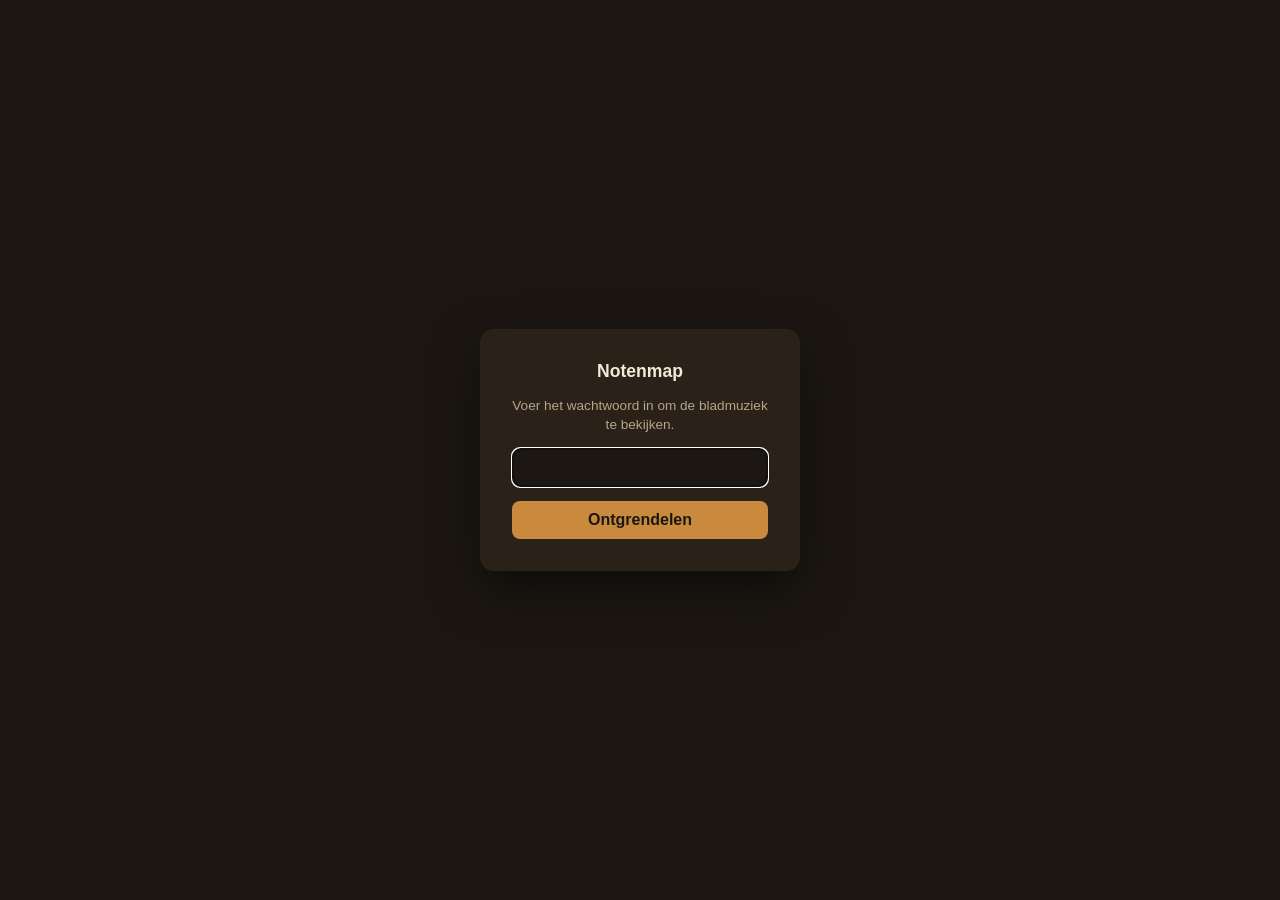
==== commit c4867b2c: "Wachtwoordpopup geldt voortaan overal, voor elke bezoeker De wachtwoordpopup die eerder alleen op de" ====
--- a/admin.html
+++ b/admin.html
@@ -3,12 +3,15 @@
 <head>
   <meta charset="utf-8" />
   <meta name="viewport" content="width=device-width, initial-scale=1" />
-  <!-- Wachtwoordpopup voor de test-/GitHub Pages-omgeving (zie
-       js/devGate.js) — houdt de pagina verborgen totdat beslist is of
-       dat nodig is, om een flits van de echte inhoud te voorkomen. -->
+  <!-- Wachtwoordpopup voor de hele site, voor elke bezoeker (zie
+       js/visitorGate.js) — houdt de pagina verborgen totdat het
+       wachtwoord is ingevoerd, om een flits van de echte inhoud te
+       voorkomen. js/prodHosts.js is hier los van en blijft nodig voor
+       het kiezen van de juiste backend (zie js/apiClient.js). Dit is
+       los van de beheerinlog verderop in deze pagina. -->
   <style>html{visibility:hidden}</style>
   <script src="js/prodHosts.js"></script>
-  <script src="js/devGate.js"></script>
+  <script src="js/visitorGate.js"></script>
   <title>Notenmap — beheer</title>
   <link rel="icon" href="data:image/svg+xml,<svg xmlns=%22http://www.w3.org/2000/svg%22 viewBox=%220 0 24 24%22 fill=%22%23b9822f%22><circle cx=%226%22 cy=%2217%22 r=%222.4%22/><circle cx=%2215%22 cy=%2215%22 r=%222.4%22/><path d=%22M8.4 17V6.5L17.4 4.5V13.5%22 stroke=%22%23b9822f%22 stroke-width=%221.6%22 fill=%22none%22/></svg>" />
   <link rel="preconnect" href="https://fonts.googleapis.com" />
@@ -28,6 +31,7 @@
       <div class="app-logo-text serif">Notenmap · beheer</div>
     </div>
     <div style="display:flex;align-items:center;gap:16px;">
+      <button id="stats-nav-btn" class="back-link" style="background:none;border:none;cursor:pointer;font:inherit;" hidden>Statistieken</button>
       <button id="logout-btn" class="back-link" style="background:none;border:none;cursor:pointer;font:inherit;" hidden>Uitloggen</button>
       <a href="index.html" class="back-link">Naar het overzicht</a>
     </div>
@@ -100,11 +104,12 @@
           </label>
           <div class="field">
             <span>Stemgroepen</span>
-            <div class="voice-checkboxes">
-              <label><input type="checkbox" value="S" class="f-voice" /> Sopraan</label>
-              <label><input type="checkbox" value="A" class="f-voice" /> Alt</label>
-              <label><input type="checkbox" value="B" class="f-voice" /> Bariton</label>
+            <div class="voice-checkboxes readonly">
+              <label><input type="checkbox" value="S" class="f-voice" disabled /> Sopraan</label>
+              <label><input type="checkbox" value="A" class="f-voice" disabled /> Alt</label>
+              <label><input type="checkbox" value="B" class="f-voice" disabled /> Bariton</label>
             </div>
+            <div class="field-or">wordt automatisch bepaald door de stemgroepen die je bij de passages hieronder kiest</div>
             <label class="check-field" style="margin-top:6px;">
               <span class="check-box">
                 <input type="checkbox" id="f-solo" />
@@ -134,15 +139,39 @@
           <div class="pdf-toolbar">
             <button id="add-passage-btn" class="btn btn-primary" hidden>+ Passage tekenen</button>
             <p id="draw-hint" class="draw-hint" hidden>Sleep een rechthoek over de moeilijke passage op de bladmuziek (of klik gewoon één keer).</p>
+            <div id="draw-more-banner" class="draw-more-banner" hidden>
+              <p>Sleep het volgende vak voor deze passage — bijvoorbeeld op de volgende regel of pagina.</p>
+              <button type="button" id="draw-more-cancel" class="btn btn-secondary btn-small">Annuleren — terug naar het formulier</button>
+            </div>
           </div>
         </div>
 
         <div class="editor-pdf">
           <div class="pdf-nav" id="pdf-nav" hidden>
+            <button
+              type="button"
+              id="pdf-replace-page-btn"
+              class="btn btn-secondary btn-small btn-icon-page"
+              title="Deze pagina vervangen"
+              aria-label="Deze pagina vervangen"
+            >
+              <svg width="16" height="16" viewBox="0 0 24 24" fill="none" stroke="currentColor" stroke-width="2" stroke-linecap="round" stroke-linejoin="round"><path d="M3 12a9 9 0 0 1 15-6.7L21 8"/><path d="M21 3v5h-5"/><path d="M21 12a9 9 0 0 1-15 6.7L3 16"/><path d="M3 21v-5h5"/></svg>
+            </button>
             <button id="pdf-prev" class="btn btn-secondary btn-small">← Vorige pagina</button>
             <span id="pdf-page-indicator"></span>
             <button id="pdf-next" class="btn btn-secondary btn-small">Volgende pagina →</button>
-          </div>
+            <button
+              type="button"
+              id="pdf-insert-page-btn"
+              class="btn btn-secondary btn-small btn-icon-page"
+              title="Nieuwe pagina invoegen vóór deze pagina"
+              aria-label="Nieuwe pagina invoegen vóór deze pagina"
+            >
+              <svg width="16" height="16" viewBox="0 0 24 24" fill="none" stroke="currentColor" stroke-width="2" stroke-linecap="round" stroke-linejoin="round"><rect x="4" y="3" width="13" height="18" rx="1.5"/><path d="M20 10v8M16 14h8"/></svg>
+            </button>
+          </div>
+          <input type="file" id="pdf-replace-upload" accept="application/pdf,image/jpeg,image/png" hidden />
+          <input type="file" id="pdf-insert-upload" accept="application/pdf,image/jpeg,image/png" hidden />
           <div id="admin-pdf-container" class="pdf-container">
             <p class="status">Kies of upload eerst een PDF.</p>
           </div>
@@ -152,6 +181,43 @@
       <h2 class="serif admin-heading" style="margin-top:36px;">Passages</h2>
       <div id="passage-list" class="passage-list">
         <p class="status">Nog geen passages.</p>
+      </div>
+    </section>
+
+    <section id="stats-view" hidden>
+      <div class="admin-toolbar">
+        <h1 class="serif admin-heading">Bezoekstatistieken</h1>
+        <button id="stats-back-btn" class="btn btn-secondary">← Terug naar stukken</button>
+      </div>
+      <p id="stats-status" class="status">Bezig met laden…</p>
+      <div id="stats-content" hidden>
+        <div class="stats-cards">
+          <div class="stats-card">
+            <div class="stats-card-value" id="stats-total-hits">0</div>
+            <div class="stats-card-label">bezoeken totaal</div>
+          </div>
+          <div class="stats-card">
+            <div class="stats-card-value" id="stats-total-visitors">0</div>
+            <div class="stats-card-label">unieke bezoekers (geschat)</div>
+          </div>
+          <div class="stats-card">
+            <div class="stats-card-value" id="stats-last-7-days">0</div>
+            <div class="stats-card-label">bezoeken afgelopen 7 dagen</div>
+          </div>
+        </div>
+
+        <h2 class="serif admin-heading" style="margin-top:36px;">Per dag (laatste 14 dagen)</h2>
+        <div id="stats-by-day" class="stats-table"></div>
+
+        <h2 class="serif admin-heading" style="margin-top:36px;">Meest bekeken stukken</h2>
+        <div id="stats-by-piece" class="stats-table"></div>
+
+        <p class="status" style="margin-top:24px;">
+          "Unieke bezoekers" is een schatting op basis van een willekeurig,
+          anoniem ID dat elke browser zelf bewaart — geen naam, e-mail of
+          IP-adres. Iemand die zijn browsergegevens wist of op een ander
+          apparaat kijkt, telt opnieuw mee.
+        </p>
       </div>
     </section>
 
@@ -180,6 +246,20 @@
           <button type="button" class="color-swatch color-goud" data-color="goud" title="Goud"></button>
         </div>
       </div>
+      <div class="field">
+        <span>Stemgroepen</span>
+        <div class="voice-checkboxes">
+          <label><input type="checkbox" value="S" class="pf-voice" /> Sopraan</label>
+          <label><input type="checkbox" value="A" class="pf-voice" /> Alt</label>
+          <label><input type="checkbox" value="B" class="pf-voice" /> Bariton</label>
+        </div>
+        <div class="field-or">optioneel — bepaalt mee welke stemgroepen voor het hele stuk actief staan</div>
+      </div>
+      <div class="field">
+        <span>Vakken op de bladmuziek</span>
+        <div id="pf-rects-list" class="rects-list"></div>
+        <button type="button" id="pf-add-rect-btn" class="btn btn-add-vak">+ Nog een vak toevoegen</button>
+      </div>
       <label class="check-field">
         <span class="check-box">
           <input type="checkbox" id="pf-no-audio" />
--- a/css/style.css
+++ b/css/style.css
@@ -273,6 +273,27 @@
   color: var(--gold);
 }
 
+.piece-card-badge {
+  position: absolute;
+  top: 10px;
+  right: 10px;
+  padding: 3px 10px;
+  border-radius: 999px;
+  font-size: 0.68rem;
+  font-weight: 700;
+  color: #fffdf8;
+  box-shadow: var(--shadow-sm);
+  z-index: 1;
+}
+
+.piece-card-badge.new {
+  background: var(--gold);
+}
+
+.piece-card-badge.updated {
+  background: var(--color-groen);
+}
+
 /* ---------- Viewer header ---------- */
 
 .viewer-header {
--- a/css/admin.css
+++ b/css/admin.css
@@ -83,6 +83,14 @@
   cursor: pointer;
   border: 1.5px solid transparent;
   transition: transform 0.12s ease, box-shadow 0.12s ease, border-color 0.12s ease, color 0.12s ease;
+}
+
+/* Zonder dit wint deze regel het van de browser-standaard "verberg bij
+   [hidden]" (auteurs-CSS overschrijft de standaard-stylesheet, ongeacht
+   volgorde) — dan blijft bijv. "+ Passage tekenen" of "Verwijderen"
+   zichtbaar terwijl het element wel degelijk hidden is. */
+.btn[hidden] {
+  display: none;
 }
 
 .btn-small {
@@ -540,6 +548,22 @@
   cursor: pointer;
 }
 
+/* Stuk-niveau: alleen-lezen weergave — wordt automatisch bepaald uit de
+   stemgroepen van de passages, dus niet zelf aan te klikken. */
+.voice-checkboxes.readonly label,
+.voice-checkboxes.readonly label:hover,
+.voice-checkboxes.readonly input {
+  cursor: default;
+}
+
+.voice-checkboxes.readonly label:hover {
+  border-color: var(--line);
+}
+
+.voice-checkboxes.readonly label:has(input:checked):hover {
+  border-color: var(--gold);
+}
+
 .editor-pdf .pdf-container {
   max-width: 100%;
   padding: 0;
@@ -576,16 +600,44 @@
 .pdf-nav {
   display: flex;
   align-items: center;
+  justify-content: center;
   gap: 12px;
   margin-bottom: 12px;
   font-size: 0.82rem;
   color: var(--ink-muted);
+}
+
+.btn-icon-page {
+  padding: 6px 9px;
+  line-height: 0;
 }
 
 .draw-hint {
   font-size: 0.8rem;
   color: var(--gold);
   margin: 0;
+}
+
+.draw-more-banner {
+  display: flex;
+  flex-direction: column;
+  align-items: flex-start;
+  gap: 10px;
+  background: var(--gold-wash);
+  border: 1.5px dashed var(--gold-bright);
+  border-radius: 10px;
+  padding: 14px 16px;
+  width: 100%;
+}
+
+.draw-more-banner[hidden] {
+  display: none;
+}
+
+.draw-more-banner p {
+  margin: 0;
+  font-size: 0.85rem;
+  color: var(--ink);
 }
 
 .draw-rect {
@@ -657,6 +709,71 @@
 .color-swatch.color-blauw { background: var(--color-blauw); }
 .color-swatch.color-bruin { background: var(--color-bruin); }
 .color-swatch.color-goud { background: var(--gold); }
+
+.rects-list {
+  display: flex;
+  flex-direction: column;
+  gap: 6px;
+  margin-top: 4px;
+}
+
+.rect-row {
+  display: flex;
+  align-items: center;
+  gap: 10px;
+  border: 1px solid var(--line);
+  border-radius: 8px;
+  padding: 7px 10px;
+  background: var(--parchment);
+}
+
+.rect-badge {
+  width: 20px;
+  height: 20px;
+  min-width: 20px;
+  border-radius: 50%;
+  background: var(--gold);
+  color: #fffdf8;
+  display: flex;
+  align-items: center;
+  justify-content: center;
+  font-size: 0.7rem;
+  font-weight: 700;
+}
+
+.rect-row-label {
+  flex: 1;
+  font-size: 0.8rem;
+  font-weight: 400;
+  text-transform: none;
+  letter-spacing: normal;
+  color: var(--ink);
+}
+
+.rect-remove {
+  border: none;
+  background: none;
+  color: var(--ink-faint);
+  font-size: 0.9rem;
+  line-height: 1;
+  padding: 3px 7px;
+  border-radius: 6px;
+  cursor: pointer;
+}
+
+.rect-remove:hover {
+  background: var(--gold-wash);
+  color: var(--ink);
+}
+
+.btn-add-vak {
+  border: 1.5px dashed var(--gold-bright);
+  background: var(--gold-wash);
+  color: var(--gold);
+  width: 100%;
+  justify-content: center;
+  margin-top: 6px;
+}
 
 .passage-row-dot {
   display: inline-block;
@@ -754,3 +871,62 @@
   gap: 8px;
   margin-top: 4px;
 }
+
+/* ---------- Bezoekstatistieken ---------- */
+
+.stats-cards {
+  display: flex;
+  gap: 16px;
+  flex-wrap: wrap;
+}
+
+.stats-card {
+  flex: 1;
+  min-width: 160px;
+  background: var(--paper);
+  border-radius: 14px;
+  padding: 18px 20px;
+  box-shadow: var(--shadow-sm);
+  text-align: center;
+}
+
+.stats-card-value {
+  font-family: "Lora", Georgia, serif;
+  font-size: 2rem;
+  font-weight: 600;
+  color: var(--gold);
+}
+
+.stats-card-label {
+  font-size: 0.78rem;
+  color: var(--ink-muted);
+  margin-top: 4px;
+}
+
+.stats-table {
+  display: flex;
+  flex-direction: column;
+  gap: 6px;
+  margin-top: 14px;
+}
+
+.stats-table-row {
+  display: flex;
+  align-items: center;
+  justify-content: space-between;
+  gap: 12px;
+  background: var(--paper);
+  border-radius: 10px;
+  padding: 9px 16px;
+  box-shadow: var(--shadow-sm);
+  font-size: 0.85rem;
+}
+
+.stats-table-row-label {
+  font-weight: 600;
+}
+
+.stats-table-row-meta {
+  color: var(--ink-muted);
+  white-space: nowrap;
+}
